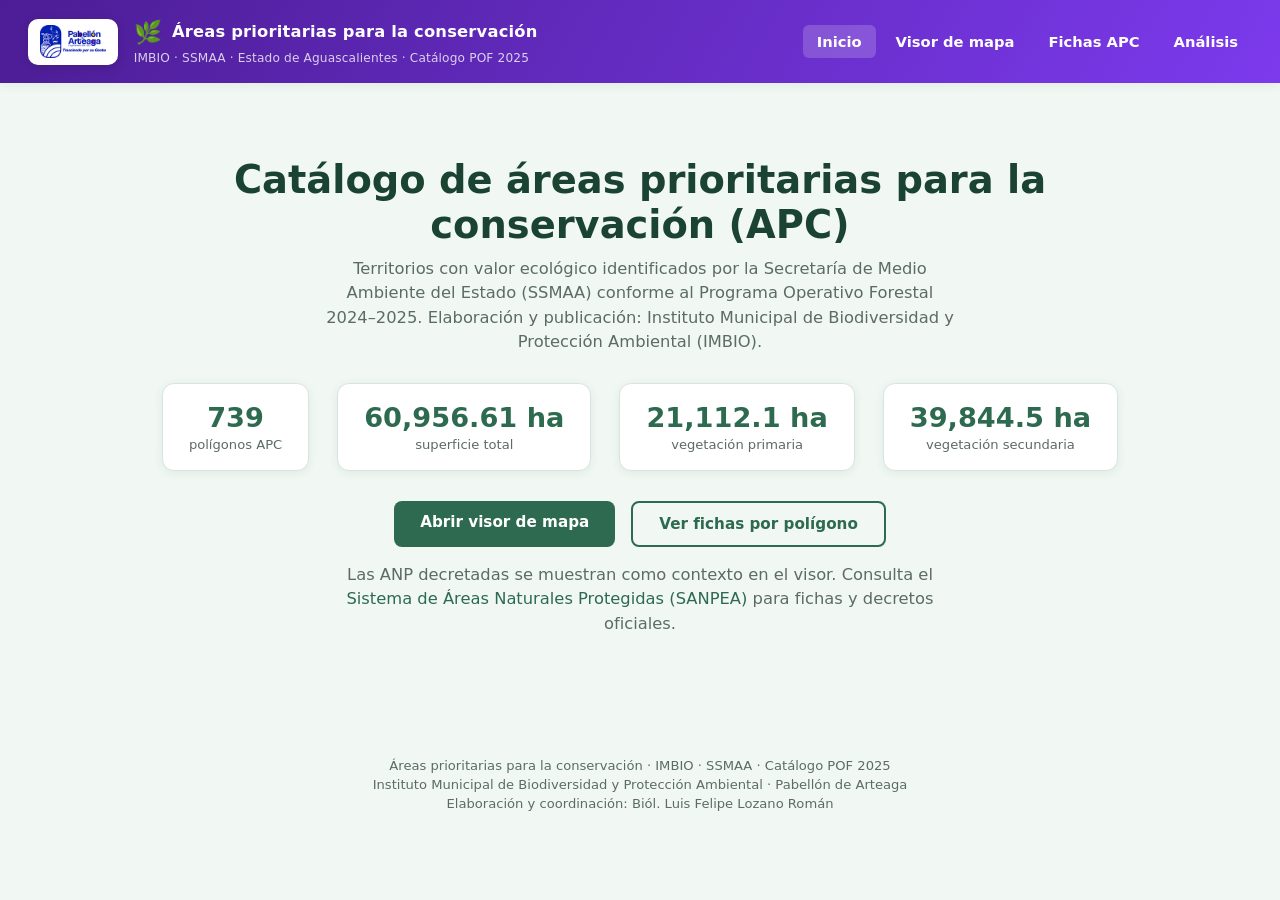
==== index.html @ c7c5c780 "Sitio APC IMBIO · catálogo POF 2025 · 60,956.61 ha" ====
<!doctype html>
<html lang="es">
<head>
<meta charset="utf-8">
<meta name="viewport" content="width=device-width, initial-scale=1">
<title>Áreas prioritarias para la conservación · IMBIO Aguascalientes</title>
<link rel="stylesheet" href="css/style.css">
</head>
<body>

<header class="site-header site-header-imbio">
  <div class="brand-group">
    <span class="logo-ayto-wrap"><img class="logo-ayto" src="assets/img/logo_ayuntamiento.jpg" alt="IMBIO"></span>
    <div>
      <div class="brand"><span class="leaf">🌿</span> Áreas prioritarias para la conservación</div>
      <div class="creditos-header">IMBIO · SSMAA · Estado de Aguascalientes · Catálogo POF 2025</div>
    </div>
  </div>
  <nav class="site-nav">
    <a href="index.html" class="active">Inicio</a>
    <a href="visor.html">Visor de mapa</a>
    <a href="apc.html">Fichas APC</a>
    <a href="analisis.html">Análisis</a>
  </nav>
</header>

<main>
  <section class="hero">
    <h1>Catálogo de áreas prioritarias para la conservación (APC)</h1>
    <p>
      Territorios con valor ecológico identificados por la Secretaría de Medio Ambiente del Estado (SSMAA)
      conforme al Programa Operativo Forestal 2024–2025. Elaboración y publicación: Instituto Municipal de
      Biodiversidad y Protección Ambiental (IMBIO).
    </p>
    <div class="stats-row" id="statsRow"></div>
    <div class="cta-row">
      <a href="visor.html" class="btn btn-primary">Abrir visor de mapa</a>
      <a href="apc.html" class="btn btn-outline">Ver fichas por polígono</a>
    </div>
    <p class="ndvi-hint" style="margin-top:16px;">
      Las ANP decretadas se muestran como contexto en el visor.
      Consulta el <a href="https://anp.imbio.info" target="_blank" rel="noopener">Sistema de Áreas Naturales Protegidas (SANPEA)</a> para fichas y decretos oficiales.
    </p>
  </section>
</main>

<footer class="site-footer">
  <p>Áreas prioritarias para la conservación · IMBIO · SSMAA · Catálogo POF 2025</p>
  <p>Instituto Municipal de Biodiversidad y Protección Ambiental · Pabellón de Arteaga</p>
  <p>Elaboración y coordinación: Biól. Luis Felipe Lozano Román</p>
</footer>

<script src="js/datos.js"></script>
<script>
async function init() {
  const meta = await cargarAPCMeta();
  document.getElementById('statsRow').innerHTML = `
    <div class="stat-card"><div class="num">${meta.totalPoligonos.toLocaleString('es-MX')}</div><div class="label">polígonos APC</div></div>
    <div class="stat-card"><div class="num">${formatoHectareas(meta.totalHectareas)}</div><div class="label">superficie total</div></div>
    <div class="stat-card"><div class="num">${formatoHectareas(meta.estadosConservacion.PRIMARIO || 0)}</div><div class="label">vegetación primaria</div></div>
    <div class="stat-card"><div class="num">${formatoHectareas(meta.estadosConservacion.SECUNDARIO || 0)}</div><div class="label">vegetación secundaria</div></div>
  `;
}
init();
</script>
</body>
</html>
---- css/style.css ----
:root {
  --verde-oscuro: #1b4332;
  --verde: #2d6a4f;
  --verde-claro: #52b788;
  --verde-fondo: #f1f8f4;
  --tierra: #b08968;
  --texto: #22333b;
  --texto-suave: #5c6b66;
  --borde: #d8e5dd;
  --blanco: #ffffff;
  --sombra: 0 2px 10px rgba(27, 67, 50, 0.08);
}

* { box-sizing: border-box; }

body {
  margin: 0;
  font-family: "Segoe UI", system-ui, -apple-system, sans-serif;
  color: var(--texto);
  background: var(--verde-fondo);
}

a { color: var(--verde); text-decoration: none; }
a:hover { text-decoration: underline; }

header.site-header {
  background: linear-gradient(120deg, var(--verde-oscuro), var(--verde));
  color: var(--blanco);
  padding: 18px 28px;
  display: flex;
  align-items: center;
  justify-content: space-between;
  flex-wrap: wrap;
  gap: 12px;
  box-shadow: var(--sombra);
}

header.site-header.site-header-imbio {
  background: linear-gradient(120deg, #4c1d95, #7c3aed);
}

header.site-header .brand-group {
  display: flex;
  align-items: center;
  gap: 16px;
}

header.site-header .logo-ayto-wrap {
  display: flex;
  align-items: center;
  justify-content: center;
  background: var(--blanco);
  border-radius: 10px;
  box-shadow: 0 2px 10px rgba(0,0,0,0.16);
  flex-shrink: 0;
  padding: 6px 12px;
}

header.site-header .logo-ayto {
  display: block;
  height: 34px;
  width: auto;
  object-fit: contain;
}

header.site-header .brand {
  display: flex;
  align-items: center;
  gap: 10px;
  font-size: 1.02rem;
  font-weight: 700;
  letter-spacing: 0.2px;
  max-width: 620px;
  line-height: 1.25;
}

header.site-header .brand span.leaf { font-size: 1.4rem; }

header.site-header .creditos-header {
  margin-top: 5px;
  font-size: 0.76rem;
  font-weight: 500;
  color: rgba(255,255,255,0.78);
  letter-spacing: 0.15px;
  max-width: 620px;
}

@media (max-width: 560px) {
  header.site-header .logo-ayto { height: 26px; }
  header.site-header .logo-ayto-wrap { padding: 5px 9px; }
  header.site-header .brand { font-size: 0.9rem; }
  header.site-header .creditos-header { font-size: 0.7rem; }
}

nav.site-nav {
  display: flex;
  gap: 6px;
}

nav.site-nav a {
  color: var(--blanco);
  padding: 8px 14px;
  border-radius: 6px;
  font-size: 0.92rem;
  font-weight: 600;
}

nav.site-nav a:hover, nav.site-nav a.active {
  background: rgba(255,255,255,0.18);
  text-decoration: none;
}

main {
  max-width: 1180px;
  margin: 0 auto;
  padding: 28px 20px 60px;
}

.hero {
  text-align: center;
  padding: 46px 20px 34px;
}

.hero h1 {
  font-size: clamp(1.6rem, 3vw, 2.4rem);
  color: var(--verde-oscuro);
  margin: 0 0 10px;
}

.hero p {
  color: var(--texto-suave);
  max-width: 640px;
  margin: 0 auto;
  font-size: 1.02rem;
  line-height: 1.5;
}

.stats-row {
  display: flex;
  justify-content: center;
  gap: 28px;
  flex-wrap: wrap;
  margin: 28px 0 8px;
}

.stat-card {
  background: var(--blanco);
  border: 1px solid var(--borde);
  border-radius: 12px;
  padding: 18px 26px;
  text-align: center;
  min-width: 140px;
  box-shadow: var(--sombra);
}

.stat-card .num {
  font-size: 1.7rem;
  font-weight: 800;
  color: var(--verde);
}

.stat-card .label {
  font-size: 0.82rem;
  color: var(--texto-suave);
  margin-top: 4px;
}

.cta-row {
  display: flex;
  justify-content: center;
  gap: 16px;
  margin-top: 30px;
  flex-wrap: wrap;
}

.btn {
  display: inline-block;
  padding: 12px 26px;
  border-radius: 8px;
  font-weight: 700;
  font-size: 0.95rem;
  cursor: pointer;
  border: none;
}

.btn-primary {
  background: var(--verde);
  color: var(--blanco);
}
.btn-primary:hover { background: var(--verde-oscuro); text-decoration: none; }

.btn-outline {
  background: transparent;
  color: var(--verde);
  border: 2px solid var(--verde);
}
.btn-outline:hover { background: var(--verde-fondo); text-decoration: none; }

.filtros {
  display: flex;
  gap: 10px;
  flex-wrap: wrap;
  margin: 26px 0 18px;
  align-items: center;
}

.filtros input[type="search"],
.filtros select {
  padding: 9px 12px;
  border: 1px solid var(--borde);
  border-radius: 8px;
  font-size: 0.92rem;
  background: var(--blanco);
}

.filtros input[type="search"] { flex: 1; min-width: 200px; }

.grid-fichas {
  display: grid;
  grid-template-columns: repeat(auto-fill, minmax(280px, 1fr));
  gap: 18px;
  margin-top: 20px;
}

.card-anp {
  background: var(--blanco);
  border: 1px solid var(--borde);
  border-radius: 12px;
  padding: 18px;
  box-shadow: var(--sombra);
  transition: transform 0.15s ease, box-shadow 0.15s ease;
  display: flex;
  flex-direction: column;
  gap: 8px;
}

.card-anp:hover {
  transform: translateY(-3px);
  box-shadow: 0 6px 18px rgba(27,67,50,0.14);
}

.badge {
  display: inline-block;
  padding: 3px 10px;
  border-radius: 999px;
  font-size: 0.72rem;
  font-weight: 700;
  text-transform: uppercase;
  letter-spacing: 0.3px;
  width: fit-content;
}

.badge-federal { background: #e7f0fd; color: #1d4ed8; }
.badge-estatal { background: #fef3e2; color: #b45309; }
.badge-municipal { background: #eafaf0; color: #15803d; }
.badge-todo { background: #f1f1f1; color: #6b7280; }
.badge-apc-primario { background: #fef3c7; color: #b45309; }
.badge-apc-secundario { background: #ede9fe; color: #7c3aed; }
.badge-apc { background: #f3e8ff; color: #6b21a8; }

.card-apc {
  display: block;
  background: var(--blanco);
  border: 1px solid var(--borde);
  border-radius: 12px;
  padding: 18px 20px;
  box-shadow: var(--sombra);
  transition: transform 0.15s, box-shadow 0.15s;
  color: inherit;
  text-decoration: none;
}

.card-apc:hover {
  transform: translateY(-2px);
  box-shadow: 0 6px 18px rgba(27, 67, 50, 0.12);
  text-decoration: none;
}

.card-apc h3 {
  margin: 6px 0 0;
  font-size: 1.05rem;
  color: var(--verde-oscuro);
}

.card-apc .meta {
  font-size: 0.84rem;
  color: var(--texto-suave);
}

.card-apc .ver-mas {
  margin-top: 8px;
  font-size: 0.82rem;
  font-weight: 600;
  color: var(--verde);
}

.card-anp h3 {
  margin: 0;
  font-size: 1.08rem;
  color: var(--verde-oscuro);
}

.card-anp .meta {
  font-size: 0.85rem;
  color: var(--texto-suave);
  line-height: 1.4;
}

.card-anp .ver-mas {
  margin-top: auto;
  font-weight: 700;
  font-size: 0.88rem;
}

#mapa {
  width: 100%;
  height: calc(100vh - 200px);
  min-height: 480px;
  border-radius: 12px;
  border: 1px solid var(--borde);
  box-shadow: var(--sombra);
}

.visor-layout {
  display: grid;
  grid-template-columns: 300px 1fr;
  gap: 18px;
}

@media (max-width: 820px) {
  .visor-layout { grid-template-columns: 1fr; }
  #mapa { height: 60vh; }
}

.panel-lateral {
  background: var(--blanco);
  border: 1px solid var(--borde);
  border-radius: 12px;
  padding: 16px;
  box-shadow: var(--sombra);
  max-height: calc(100vh - 200px);
  overflow-y: auto;
}

.panel-lateral h2 {
  font-size: 1rem;
  color: var(--verde-oscuro);
  margin-top: 0;
}

.lista-anp-visor { list-style: none; margin: 0; padding: 0; }

.lista-anp-visor li {
  padding: 9px 8px;
  border-radius: 6px;
  cursor: pointer;
  font-size: 0.88rem;
  border-bottom: 1px solid var(--borde);
}

.lista-anp-visor li:hover, .lista-anp-visor li.activa {
  background: var(--verde-fondo);
}

.leaflet-popup-content b { color: var(--verde-oscuro); }
.leaflet-popup-content a.popup-link {
  display: inline-block;
  margin-top: 6px;
  font-weight: 700;
}

.ficha-header {
  background: var(--blanco);
  border: 1px solid var(--borde);
  border-radius: 14px;
  padding: 26px;
  box-shadow: var(--sombra);
  margin-bottom: 22px;
}

.ficha-header h1 {
  margin: 8px 0 4px;
  color: var(--verde-oscuro);
  font-size: 1.6rem;
}

.ficha-grid {
  display: grid;
  grid-template-columns: 1.1fr 1fr;
  gap: 22px;
}

@media (max-width: 900px) {
  .ficha-grid { grid-template-columns: 1fr; }
}

.ficha-mapa-wrap {
  position: relative;
}

.ficha-mapa-wrap .ficha-mapa {
  height: 380px;
  border-radius: 12px;
  border: 1px solid var(--borde);
  box-shadow: var(--sombra);
}

.map-ndvi-control {
  position: absolute;
  top: 10px;
  left: 10px;
  z-index: 1000;
  background: rgba(255, 255, 255, 0.96);
  border: 1px solid var(--borde);
  border-radius: 10px;
  padding: 10px 12px;
  box-shadow: var(--sombra);
  font-size: 0.82rem;
  max-width: 240px;
}

.ndvi-map-controls {
  margin-top: 18px;
  padding-top: 14px;
  border-top: 1px solid var(--borde);
}

.ndvi-map-controls h3 {
  margin: 0 0 10px;
  font-size: 0.92rem;
  color: var(--verde-oscuro);
}

.leaflet-container.ndvi-identify-on {
  cursor: crosshair;
}

.ndvi-point-popup {
  font-size: 13px;
  min-width: 180px;
}

.ndvi-point-row {
  display: flex;
  justify-content: space-between;
  gap: 12px;
  padding: 4px 0;
  border-bottom: 1px dashed var(--borde);
}

.ndvi-point-row b {
  color: var(--verde-oscuro);
}

.ndvi-point-note {
  font-weight: 400;
  color: var(--texto-suave);
  font-size: 11px;
}

.ndvi-point-coord,
.ndvi-point-status {
  margin-top: 6px;
  font-size: 11px;
  color: var(--texto-suave);
}

.ficha-datos {
  background: var(--blanco);
  border: 1px solid var(--borde);
  border-radius: 12px;
  padding: 20px;
  box-shadow: var(--sombra);
}

.ficha-datos dl {
  margin: 0;
  display: grid;
  grid-template-columns: 130px 1fr;
  row-gap: 10px;
  column-gap: 10px;
  font-size: 0.93rem;
}

.ficha-datos dt {
  color: var(--texto-suave);
  font-weight: 600;
}

.ficha-datos dd { margin: 0; }

.descripcion-box {
  background: var(--blanco);
  border: 1px solid var(--borde);
  border-radius: 12px;
  padding: 20px;
  margin-top: 18px;
  box-shadow: var(--sombra);
  line-height: 1.6;
}

.descripcion-box h2 { margin-top: 0; color: var(--verde-oscuro); font-size: 1.1rem; }

.docs-box {
  margin-top: 18px;
  display: flex;
  gap: 12px;
  flex-wrap: wrap;
}

.doc-link {
  display: flex;
  align-items: center;
  gap: 8px;
  background: var(--blanco);
  border: 1px solid var(--borde);
  border-radius: 10px;
  padding: 12px 16px;
  font-weight: 700;
  font-size: 0.9rem;
  color: var(--verde-oscuro);
  box-shadow: var(--sombra);
}

.doc-link:hover { background: var(--verde-fondo); text-decoration: none; }

.aviso-todo {
  background: #fff7ed;
  border: 1px solid #fdba74;
  color: #9a3412;
  padding: 8px 12px;
  border-radius: 8px;
  font-size: 0.82rem;
  margin-top: 10px;
}

footer.site-footer {
  text-align: center;
  padding: 24px;
  color: var(--texto-suave);
  font-size: 0.82rem;
}

footer.site-footer p {
  margin: 4px 0;
}

.volver-link {
  display: inline-block;
  margin-bottom: 14px;
  font-weight: 600;
  font-size: 0.9rem;
}

.analisis-intro {
  max-width: 900px;
  line-height: 1.65;
  margin-bottom: 24px;
}
.analisis-intro p { margin: 0 0 12px; }

.stats-grid {
  display: grid;
  grid-template-columns: repeat(auto-fit, minmax(180px, 1fr));
  gap: 16px;
  margin: 22px 0 30px;
}

.stats-grid .stat-card .num { font-size: 1.5rem; }
.stats-grid .stat-card .label { line-height: 1.35; }

.tabla-wrap {
  overflow-x: auto;
  background: var(--blanco);
  border: 1px solid var(--borde);
  border-radius: 12px;
  box-shadow: var(--sombra);
  margin-bottom: 30px;
}

table.tabla-anp {
  width: 100%;
  border-collapse: collapse;
  font-size: 0.86rem;
  min-width: 720px;
}

table.tabla-anp caption {
  text-align: left;
  font-weight: 700;
  color: var(--verde-oscuro);
  padding: 14px 16px 6px;
  font-size: 0.95rem;
}

table.tabla-anp th, table.tabla-anp td {
  padding: 9px 14px;
  text-align: left;
  border-bottom: 1px solid var(--borde);
  white-space: nowrap;
}

table.tabla-anp td:nth-child(3), table.tabla-anp th:nth-child(3) { white-space: normal; min-width: 160px; }
table.tabla-anp td:last-child, table.tabla-anp th:last-child { text-align: right; }

table.tabla-anp thead th {
  background: var(--verde-fondo);
  color: var(--verde-oscuro);
  font-weight: 700;
  position: sticky;
  top: 0;
}

table.tabla-anp tbody tr:hover { background: var(--verde-fondo); }

table.tabla-anp tfoot td {
  font-weight: 700;
  border-top: 2px solid var(--verde);
  background: #fafdfb;
}

.nota-tabla {
  font-size: 0.78rem;
  color: var(--texto-suave);
  padding: 8px 16px 14px;
}

.chart-box {
  background: var(--blanco);
  border: 1px solid var(--borde);
  border-radius: 12px;
  padding: 20px;
  box-shadow: var(--sombra);
  margin-bottom: 26px;
}

.chart-box h2 { margin-top: 0; color: var(--verde-oscuro); font-size: 1.1rem; }
.chart-box canvas { max-width: 100%; }

.charts-row {
  display: grid;
  grid-template-columns: 1fr 1fr;
  gap: 20px;
}

@media (max-width: 820px) {
  .charts-row { grid-template-columns: 1fr; }
}

.mapa-wrap {
  position: relative;
}

.ficha-mapa-wrap .ndvi-legend {
  left: 12px;
  bottom: 28px;
  pointer-events: none;
}

.ndvi-legend {
  position: absolute;
  left: 12px;
  bottom: 28px;
  z-index: 800;
  display: flex;
  align-items: stretch;
  gap: 8px;
  background: rgba(255, 255, 255, 0.94);
  border: 1px solid var(--borde);
  border-radius: 10px;
  padding: 10px 12px;
  box-shadow: var(--sombra);
  font-size: 0.75rem;
  pointer-events: none;
}

.ndvi-legend-title {
  writing-mode: vertical-rl;
  transform: rotate(180deg);
  align-self: center;
  font-size: 11px;
  font-weight: 700;
  letter-spacing: 0.06em;
  text-transform: uppercase;
  color: var(--verde-oscuro);
  white-space: nowrap;
}

.ndvi-legend-body {
  display: flex;
  align-items: stretch;
  gap: 6px;
}

.ndvi-legend-bar {
  width: 18px;
  height: 150px;
  border-radius: 6px;
  border: 1px solid rgba(0, 0, 0, 0.08);
  flex-shrink: 0;
}

.ndvi-legend-labels {
  display: flex;
  flex-direction: column;
  justify-content: space-between;
  height: 150px;
  font-size: 10px;
  line-height: 1.25;
  color: var(--texto-suave);
}

.ndvi-legend-labels strong {
  display: block;
  font-size: 11px;
  color: var(--verde-oscuro);
}

.apc-controls {
  border-bottom: 1px solid var(--borde);
  padding-bottom: 14px;
  margin-bottom: 14px;
}

.apc-controls h2 {
  font-size: 0.95rem;
  color: var(--verde-oscuro);
  margin: 0 0 10px;
}

.apc-leyenda {
  display: flex;
  gap: 10px;
  flex-wrap: wrap;
  margin-top: 6px;
}

.apc-leyenda-item {
  font-size: 0.76rem;
  padding: 3px 8px 3px 22px;
  border-radius: 999px;
  position: relative;
  background: var(--verde-fondo);
  border: 1px solid var(--borde);
}

.apc-leyenda-item::before {
  content: '';
  position: absolute;
  left: 8px;
  top: 50%;
  transform: translateY(-50%);
  width: 10px;
  height: 10px;
  border-radius: 2px;
  border: 2px dashed;
}

.apc-leyenda-item.apc-primario::before {
  border-color: #b45309;
  background: rgba(251, 191, 36, 0.45);
}

.apc-leyenda-item.apc-secundario::before {
  border-color: #7c3aed;
  background: rgba(196, 181, 253, 0.45);
}

.ndvi-controls {
  border-bottom: 1px solid var(--borde);
  padding-bottom: 14px;
  margin-bottom: 14px;
}

.ndvi-controls h2 {
  font-size: 0.95rem;
  color: var(--verde-oscuro);
  margin: 0 0 10px;
}

.ndvi-hint {
  font-size: 0.76rem;
  color: var(--texto-suave);
  line-height: 1.35;
  margin: 0 0 10px;
}

.ndvi-toggle, .ndvi-field {
  display: block;
  font-size: 0.86rem;
  margin-bottom: 10px;
}

.ndvi-field select,
.ndvi-field input[type="range"] {
  display: block;
  width: 100%;
  margin-top: 4px;
}

.ndvi-link-analisis {
  display: inline-block;
  font-size: 0.82rem;
  font-weight: 600;
  margin-top: 4px;
}

.ndvi-panel-stats {
  background: var(--verde-fondo);
  border: 1px solid var(--borde);
  border-radius: 10px;
  padding: 12px;
  margin-bottom: 14px;
}

.ndvi-panel-stats h3 {
  margin: 0 0 8px;
  font-size: 0.92rem;
  color: var(--verde-oscuro);
  line-height: 1.3;
}

.ndvi-stats-title {
  font-weight: 700;
  font-size: 0.82rem;
  color: var(--verde-oscuro);
  margin-bottom: 6px;
}

.ndvi-stat-row {
  display: flex;
  justify-content: space-between;
  font-size: 0.84rem;
  padding: 3px 0;
}

.ndvi-stat-change strong { font-size: 0.9rem; }

.ndvi-stats-note {
  margin-top: 8px;
  font-size: 0.72rem;
  color: var(--texto-suave);
  line-height: 1.35;
}

.ndvi-stats-error {
  color: #b91c1c;
  font-size: 0.82rem;
}

.ndvi-comparacion-section {
  margin-bottom: 36px;
}

.ndvi-load-status {
  font-size: 0.88rem;
  color: var(--texto-suave);
  margin: 0 0 12px;
}

table.tabla-ndvi td:nth-child(2) { white-space: normal; min-width: 180px; }
table.tabla-ndvi td:nth-child(n+4), table.tabla-ndvi th:nth-child(n+4) { text-align: right; }
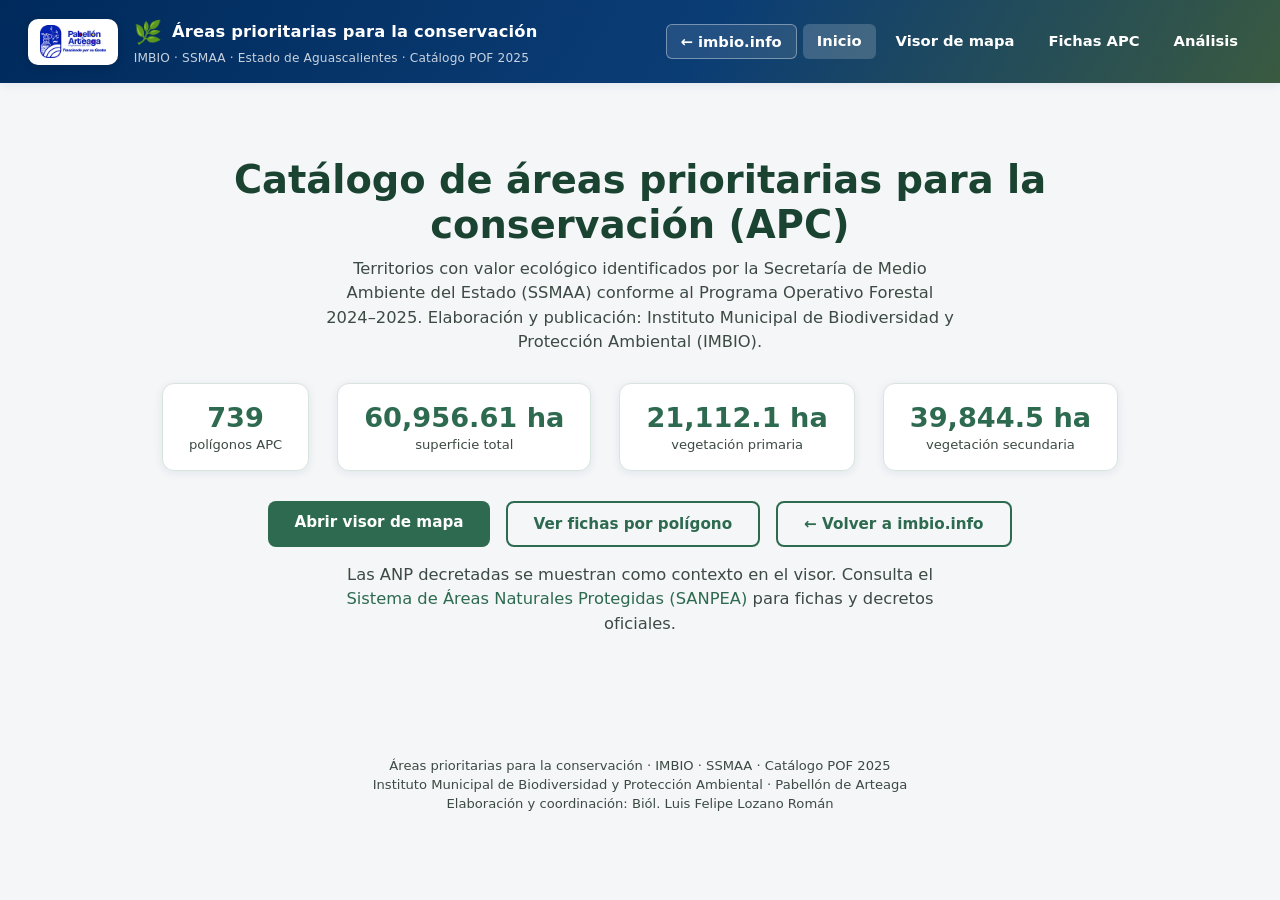
==== commit 869d5d9c: "Agrega boton de regreso a imbio.info en header y portada Co-authored-by: Cursor <cursoragent@cursor." ====
--- a/index.html
+++ b/index.html
@@ -17,6 +17,7 @@
     </div>
   </div>
   <nav class="site-nav">
+    <a href="https://imbio.info/" class="nav-portal-imbio" target="_blank" rel="noopener">← imbio.info</a>
     <a href="index.html" class="active">Inicio</a>
     <a href="visor.html">Visor de mapa</a>
     <a href="apc.html">Fichas APC</a>
@@ -36,6 +37,7 @@
     <div class="cta-row">
       <a href="visor.html" class="btn btn-primary">Abrir visor de mapa</a>
       <a href="apc.html" class="btn btn-outline">Ver fichas por polígono</a>
+      <a href="https://imbio.info/" class="btn btn-outline" target="_blank" rel="noopener">← Volver a imbio.info</a>
     </div>
     <p class="ndvi-hint" style="margin-top:16px;">
       Las ANP decretadas se muestran como contexto en el visor.
--- a/css/style.css
+++ b/css/style.css
@@ -1,14 +1,21 @@
 :root {
+  --imbio-azul: #002A5C;
+  --imbio-azul-claro: #0B3D75;
+  --imbio-verde: #3A5A40;
+  --imbio-verde-claro: #2f8f5b;
+  --imbio-tierra: #A67C52;
+  --imbio-azul-suave: #dbe8f5;
+  --imbio-verde-suave: #e8efe9;
   --verde-oscuro: #1b4332;
   --verde: #2d6a4f;
   --verde-claro: #52b788;
-  --verde-fondo: #f1f8f4;
-  --tierra: #b08968;
-  --texto: #22333b;
-  --texto-suave: #5c6b66;
+  --verde-fondo: #f4f6f8;
+  --tierra: #A67C52;
+  --texto: #1f2a24;
+  --texto-suave: #3d4a43;
   --borde: #d8e5dd;
   --blanco: #ffffff;
-  --sombra: 0 2px 10px rgba(27, 67, 50, 0.08);
+  --sombra: 0 2px 10px rgba(0, 42, 92, 0.08);
 }
 
 * { box-sizing: border-box; }
@@ -36,7 +43,7 @@
 }
 
 header.site-header.site-header-imbio {
-  background: linear-gradient(120deg, #4c1d95, #7c3aed);
+  background: linear-gradient(120deg, var(--imbio-azul), var(--imbio-azul-claro) 55%, var(--imbio-verde));
 }
 
 header.site-header .brand-group {
@@ -110,6 +117,16 @@
   text-decoration: none;
 }
 
+nav.site-nav a.nav-portal-imbio {
+  background: rgba(255,255,255,0.1);
+  border: 1px solid rgba(255,255,255,0.38);
+  white-space: nowrap;
+}
+
+nav.site-nav a.nav-portal-imbio:hover {
+  background: rgba(255,255,255,0.22);
+}
+
 main {
   max-width: 1180px;
   margin: 0 auto;
@@ -254,9 +271,9 @@
 .badge-estatal { background: #fef3e2; color: #b45309; }
 .badge-municipal { background: #eafaf0; color: #15803d; }
 .badge-todo { background: #f1f1f1; color: #6b7280; }
-.badge-apc-primario { background: #fef3c7; color: #b45309; }
-.badge-apc-secundario { background: #ede9fe; color: #7c3aed; }
-.badge-apc { background: #f3e8ff; color: #6b21a8; }
+.badge-apc-primario { background: var(--imbio-verde-suave); color: var(--imbio-verde); }
+.badge-apc-secundario { background: var(--imbio-azul-suave); color: var(--imbio-azul-claro); }
+.badge-apc { background: var(--imbio-azul-suave); color: var(--imbio-azul); }
 
 .card-apc {
   display: block;
@@ -757,13 +774,13 @@
 }
 
 .apc-leyenda-item.apc-primario::before {
-  border-color: #b45309;
-  background: rgba(251, 191, 36, 0.45);
+  border-color: var(--imbio-verde);
+  background: rgba(47, 143, 91, 0.45);
 }
 
 .apc-leyenda-item.apc-secundario::before {
-  border-color: #7c3aed;
-  background: rgba(196, 181, 253, 0.45);
+  border-color: var(--imbio-azul-claro);
+  background: rgba(174, 203, 230, 0.55);
 }
 
 .ndvi-controls {
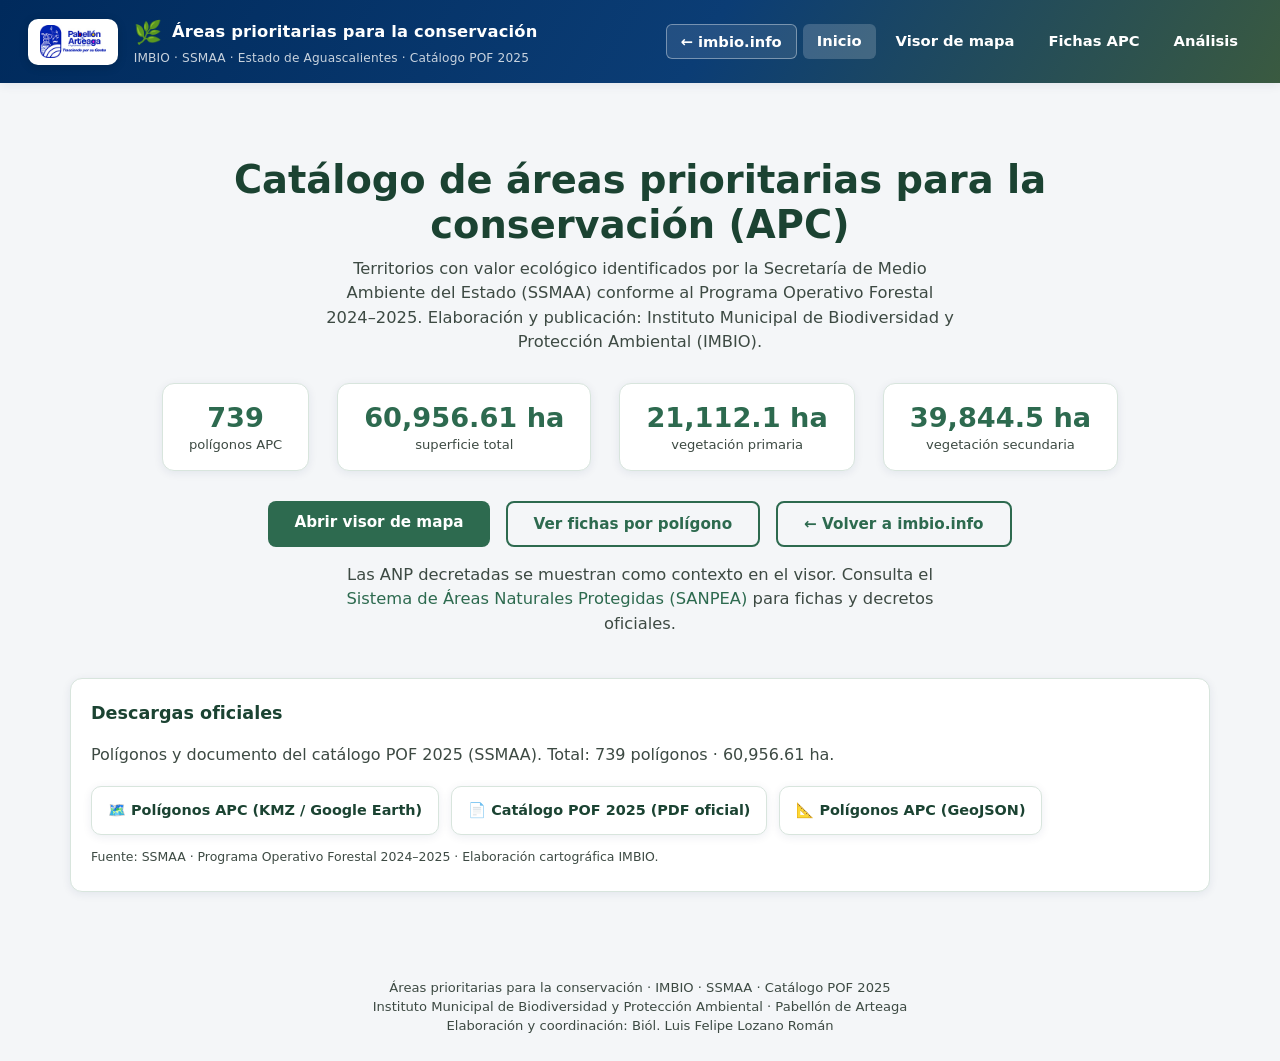
==== commit da1c899d: "Agrega descargas oficiales KMZ, PDF POF 2025 y GeoJSON en portada APC Co-authored-by: Cursor <cursor" ====
--- a/index.html
+++ b/index.html
@@ -44,6 +44,23 @@
       Consulta el <a href="https://anp.imbio.info" target="_blank" rel="noopener">Sistema de Áreas Naturales Protegidas (SANPEA)</a> para fichas y decretos oficiales.
     </p>
   </section>
+
+  <section class="descripcion-box descargas-home">
+    <h2>Descargas oficiales</h2>
+    <p>Polígonos y documento del catálogo POF 2025 (SSMAA). Total: 739 polígonos · 60,956.61 ha.</p>
+    <div class="docs-box">
+      <a class="doc-link" href="assets/descargas/APC_2025_KMZ.zip" download>
+        🗺️ Polígonos APC (KMZ / Google Earth)
+      </a>
+      <a class="doc-link" href="assets/descargas/POF_Catalogo_APC_2025.pdf" download>
+        📄 Catálogo POF 2025 (PDF oficial)
+      </a>
+      <a class="doc-link" href="data/apc_poligonos.geojson" download="apc_poligonos.geojson">
+        📐 Polígonos APC (GeoJSON)
+      </a>
+    </div>
+    <p class="nota-tabla" style="margin-top:12px; padding:0;">Fuente: SSMAA · Programa Operativo Forestal 2024–2025 · Elaboración cartográfica IMBIO.</p>
+  </section>
 </main>
 
 <footer class="site-footer">
--- a/css/style.css
+++ b/css/style.css
@@ -518,6 +518,15 @@
 
 .descripcion-box h2 { margin-top: 0; color: var(--verde-oscuro); font-size: 1.1rem; }
 
+.descargas-home {
+  margin-top: 8px;
+}
+
+.descargas-home p {
+  color: var(--texto-suave);
+  margin: 0 0 4px;
+}
+
 .docs-box {
   margin-top: 18px;
   display: flex;
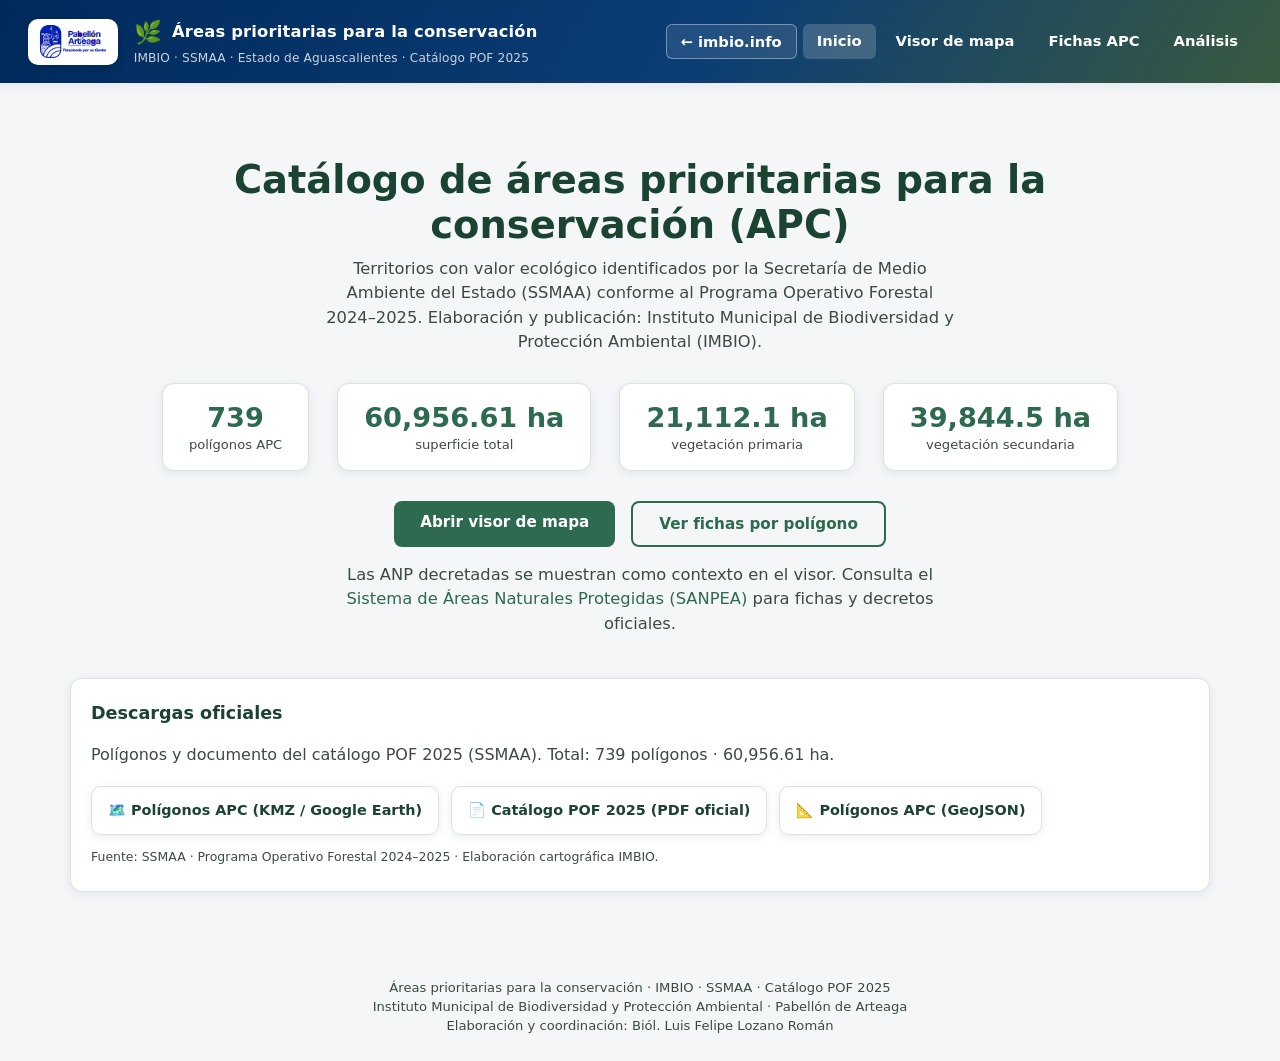
==== commit cb69fd69: "Quita boton Volver a imbio.info del hero de portada Co-authored-by: Cursor <cursoragent@cursor.com>" ====
--- a/index.html
+++ b/index.html
@@ -37,7 +37,6 @@
     <div class="cta-row">
       <a href="visor.html" class="btn btn-primary">Abrir visor de mapa</a>
       <a href="apc.html" class="btn btn-outline">Ver fichas por polígono</a>
-      <a href="https://imbio.info/" class="btn btn-outline" target="_blank" rel="noopener">← Volver a imbio.info</a>
     </div>
     <p class="ndvi-hint" style="margin-top:16px;">
       Las ANP decretadas se muestran como contexto en el visor.
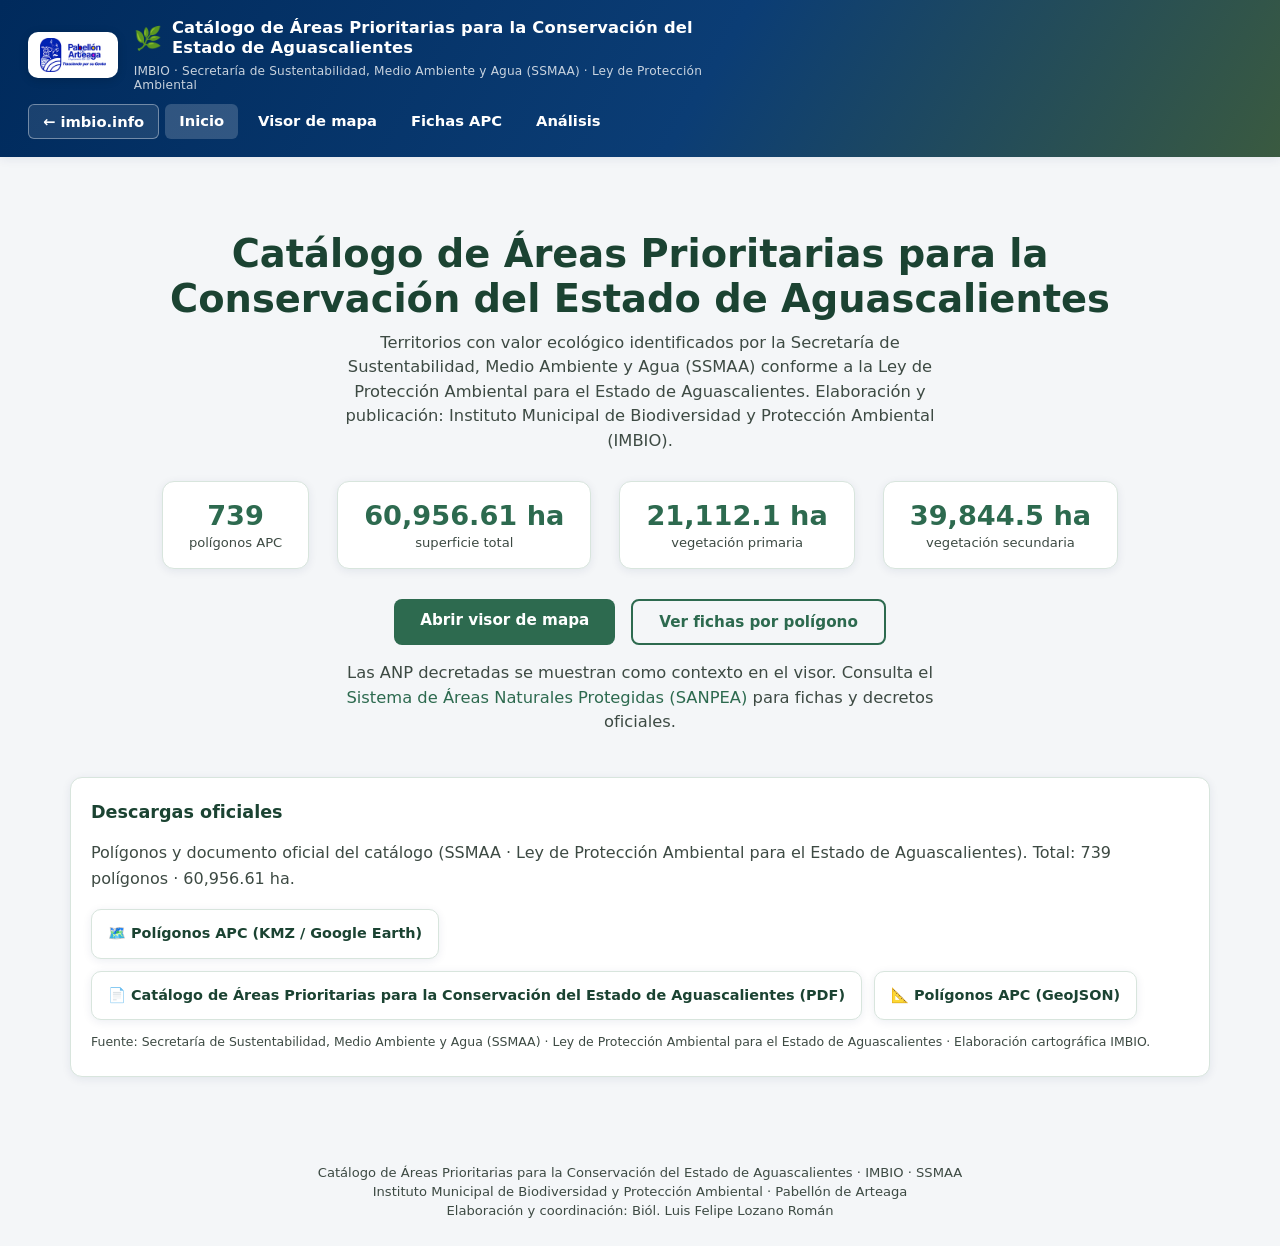
==== commit e04e83f7: "Actualiza terminología oficial: SSMAA, catálogo estatal y Ley de Protección Ambiental Co-authored-by" ====
--- a/index.html
+++ b/index.html
@@ -3,7 +3,7 @@
 <head>
 <meta charset="utf-8">
 <meta name="viewport" content="width=device-width, initial-scale=1">
-<title>Áreas prioritarias para la conservación · IMBIO Aguascalientes</title>
+<title>Catálogo de Áreas Prioritarias para la Conservación del Estado de Aguascalientes · IMBIO</title>
 <link rel="stylesheet" href="css/style.css">
 </head>
 <body>
@@ -12,8 +12,8 @@
   <div class="brand-group">
     <span class="logo-ayto-wrap"><img class="logo-ayto" src="assets/img/logo_ayuntamiento.jpg" alt="IMBIO"></span>
     <div>
-      <div class="brand"><span class="leaf">🌿</span> Áreas prioritarias para la conservación</div>
-      <div class="creditos-header">IMBIO · SSMAA · Estado de Aguascalientes · Catálogo POF 2025</div>
+      <div class="brand"><span class="leaf">🌿</span> Catálogo de Áreas Prioritarias para la Conservación del Estado de Aguascalientes</div>
+      <div class="creditos-header">IMBIO · Secretaría de Sustentabilidad, Medio Ambiente y Agua (SSMAA) · Ley de Protección Ambiental</div>
     </div>
   </div>
   <nav class="site-nav">
@@ -27,10 +27,10 @@
 
 <main>
   <section class="hero">
-    <h1>Catálogo de áreas prioritarias para la conservación (APC)</h1>
+    <h1>Catálogo de Áreas Prioritarias para la Conservación del Estado de Aguascalientes</h1>
     <p>
-      Territorios con valor ecológico identificados por la Secretaría de Medio Ambiente del Estado (SSMAA)
-      conforme al Programa Operativo Forestal 2024–2025. Elaboración y publicación: Instituto Municipal de
+      Territorios con valor ecológico identificados por la Secretaría de Sustentabilidad, Medio Ambiente y Agua (SSMAA)
+      conforme a la Ley de Protección Ambiental para el Estado de Aguascalientes. Elaboración y publicación: Instituto Municipal de
       Biodiversidad y Protección Ambiental (IMBIO).
     </p>
     <div class="stats-row" id="statsRow"></div>
@@ -46,24 +46,24 @@
 
   <section class="descripcion-box descargas-home">
     <h2>Descargas oficiales</h2>
-    <p>Polígonos y documento del catálogo POF 2025 (SSMAA). Total: 739 polígonos · 60,956.61 ha.</p>
+    <p>Polígonos y documento oficial del catálogo (SSMAA · Ley de Protección Ambiental para el Estado de Aguascalientes). Total: 739 polígonos · 60,956.61 ha.</p>
     <div class="docs-box">
       <a class="doc-link" href="assets/descargas/APC_2025_KMZ.zip" download>
         🗺️ Polígonos APC (KMZ / Google Earth)
       </a>
       <a class="doc-link" href="assets/descargas/POF_Catalogo_APC_2025.pdf" download>
-        📄 Catálogo POF 2025 (PDF oficial)
+        📄 Catálogo de Áreas Prioritarias para la Conservación del Estado de Aguascalientes (PDF)
       </a>
       <a class="doc-link" href="data/apc_poligonos.geojson" download="apc_poligonos.geojson">
         📐 Polígonos APC (GeoJSON)
       </a>
     </div>
-    <p class="nota-tabla" style="margin-top:12px; padding:0;">Fuente: SSMAA · Programa Operativo Forestal 2024–2025 · Elaboración cartográfica IMBIO.</p>
+    <p class="nota-tabla" style="margin-top:12px; padding:0;">Fuente: Secretaría de Sustentabilidad, Medio Ambiente y Agua (SSMAA) · Ley de Protección Ambiental para el Estado de Aguascalientes · Elaboración cartográfica IMBIO.</p>
   </section>
 </main>
 
 <footer class="site-footer">
-  <p>Áreas prioritarias para la conservación · IMBIO · SSMAA · Catálogo POF 2025</p>
+  <p>Catálogo de Áreas Prioritarias para la Conservación del Estado de Aguascalientes · IMBIO · SSMAA</p>
   <p>Instituto Municipal de Biodiversidad y Protección Ambiental · Pabellón de Arteaga</p>
   <p>Elaboración y coordinación: Biól. Luis Felipe Lozano Román</p>
 </footer>
